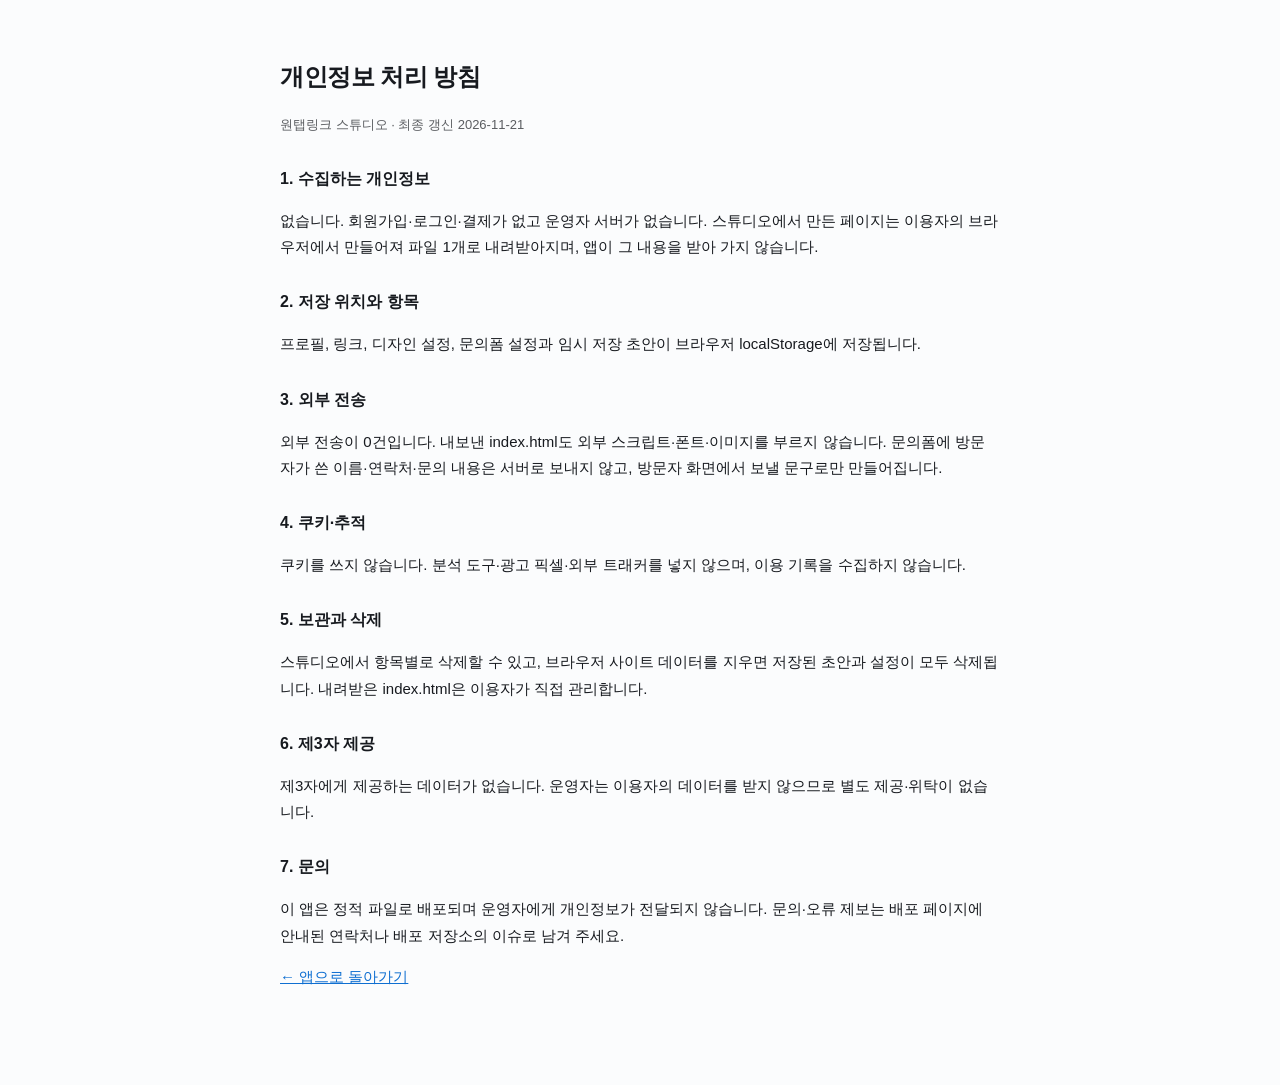
==== privacy.html @ 26da8e7d "Deploy linkhub-studio static app (production files only)" ====
<!DOCTYPE html>
<html lang="ko">
<head>
<meta charset="utf-8" />
<meta name="viewport" content="width=device-width, initial-scale=1" />
<link rel="icon" href="favicon.svg" />
<title>개인정보 처리 방침 — 원탭링크 스튜디오</title>
<meta name="description" content="원탭링크 스튜디오는 서버 없이 브라우저에서만 동작하는 정적 앱으로, 수집하는 개인정보가 없습니다." />
<style>
  :root { color-scheme: light dark; }
  body { max-width: 720px; margin: 0 auto; padding: 40px 20px 80px; font: 15px/1.75 -apple-system, BlinkMacSystemFont, 'Apple SD Gothic Neo', 'Malgun Gothic', sans-serif; color: #171a1f; background: #fbfcfd; }
  @media (prefers-color-scheme: dark) { body { color: #e9edf1; background: #0c0f13; } a { color: #7cc4ff; } }
  h1 { font-size: 24px; letter-spacing: -.02em; }
  h2 { font-size: 16px; margin-top: 28px; }
  .muted { opacity: .7; font-size: 13px; }
  a { color: #0f6fd1; }
  ul { padding-left: 20px; }
</style>
</head>
<body>
<h1>개인정보 처리 방침</h1>
<p class="muted">원탭링크 스튜디오 · 최종 갱신 2026-11-21</p>

<h2>1. 수집하는 개인정보</h2>
<p>없습니다. 회원가입·로그인·결제가 없고 운영자 서버가 없습니다. 스튜디오에서 만든 페이지는 이용자의 브라우저에서 만들어져 파일 1개로 내려받아지며, 앱이 그 내용을 받아 가지 않습니다.</p>

<h2>2. 저장 위치와 항목</h2>
<p>프로필, 링크, 디자인 설정, 문의폼 설정과 임시 저장 초안이 브라우저 localStorage에 저장됩니다.</p>

<h2>3. 외부 전송</h2>
<p>외부 전송이 0건입니다. 내보낸 index.html도 외부 스크립트·폰트·이미지를 부르지 않습니다. 문의폼에 방문자가 쓴 이름·연락처·문의 내용은 서버로 보내지 않고, 방문자 화면에서 보낼 문구로만 만들어집니다.</p>

<h2>4. 쿠키·추적</h2>
<p>쿠키를 쓰지 않습니다. 분석 도구·광고 픽셀·외부 트래커를 넣지 않으며, 이용 기록을 수집하지 않습니다.</p>

<h2>5. 보관과 삭제</h2>
<p>스튜디오에서 항목별로 삭제할 수 있고, 브라우저 사이트 데이터를 지우면 저장된 초안과 설정이 모두 삭제됩니다. 내려받은 index.html은 이용자가 직접 관리합니다.</p>

<h2>6. 제3자 제공</h2>
<p>제3자에게 제공하는 데이터가 없습니다. 운영자는 이용자의 데이터를 받지 않으므로 별도 제공·위탁이 없습니다.</p>

<h2>7. 문의</h2>
<p>이 앱은 정적 파일로 배포되며 운영자에게 개인정보가 전달되지 않습니다. 문의·오류 제보는 배포 페이지에 안내된 연락처나 배포 저장소의 이슈로 남겨 주세요.</p>

<p><a href="./">← 앱으로 돌아가기</a></p>
</body>
</html>
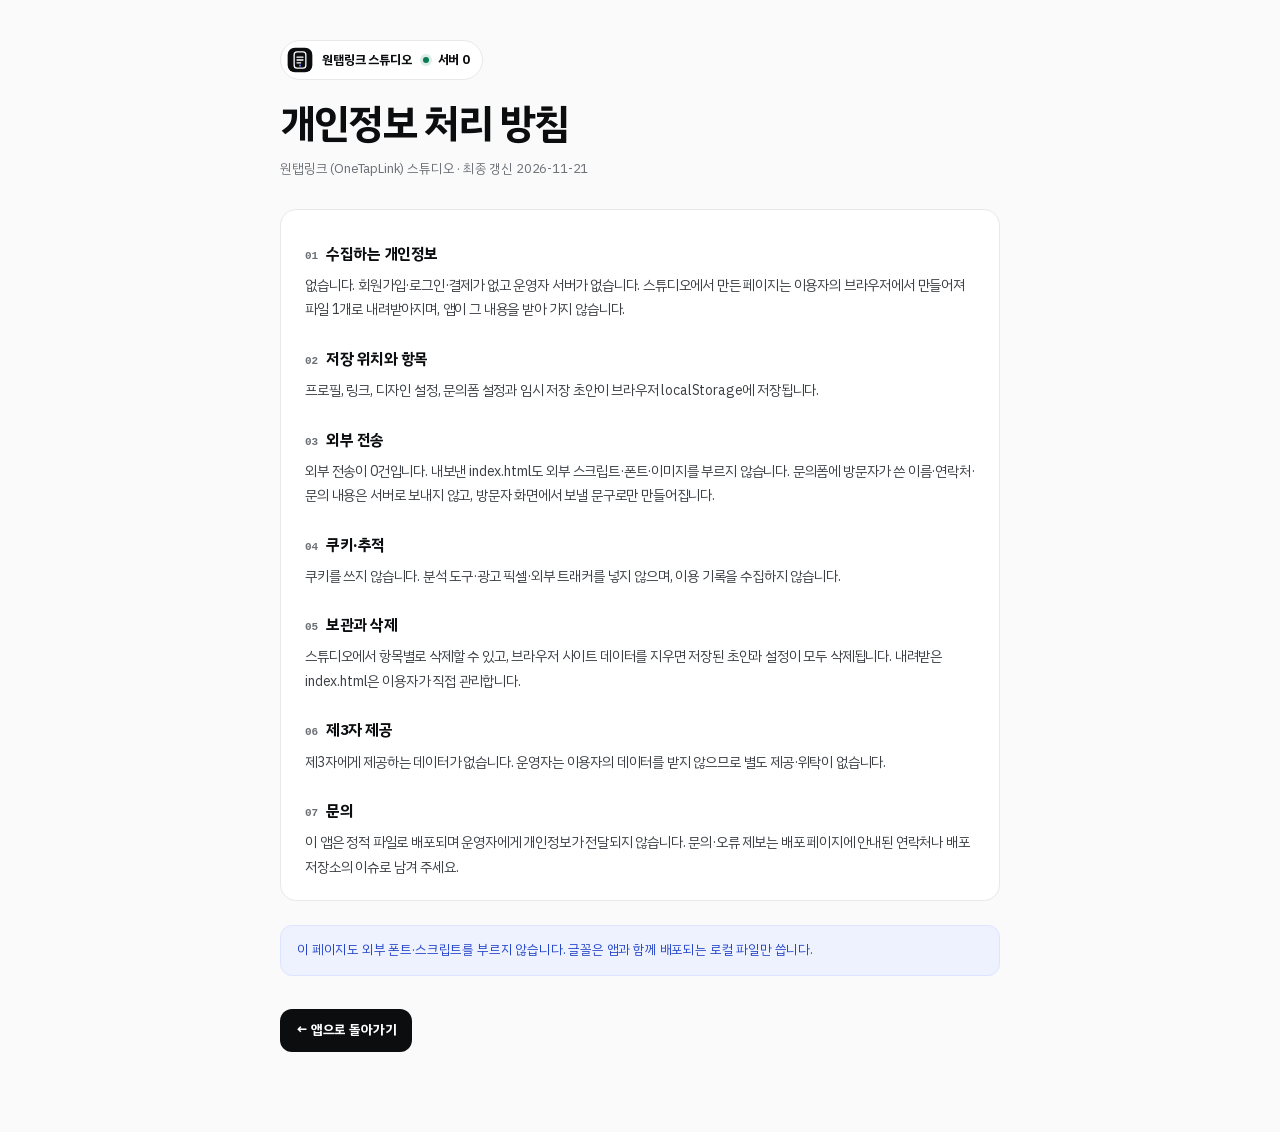
==== commit b90caae2: "Redesign studio UI to A안 Crisp Bento (white bento, cobalt single accent) - A안 토큰 전면 적용: #FAFAFA 바탕 ·" ====
--- a/privacy.html
+++ b/privacy.html
@@ -1,47 +1,91 @@
 <!DOCTYPE html>
-<html lang="ko">
+<html lang="ko" data-design="crisp-bento/v1">
 <head>
 <meta charset="utf-8" />
 <meta name="viewport" content="width=device-width, initial-scale=1" />
 <link rel="icon" href="favicon.svg" />
 <title>개인정보 처리 방침 — 원탭링크 스튜디오</title>
 <meta name="description" content="원탭링크 스튜디오는 서버 없이 브라우저에서만 동작하는 정적 앱으로, 수집하는 개인정보가 없습니다." />
+<meta name="theme-color" content="#FAFAFA" />
+<meta name="color-scheme" content="light" />
 <style>
-  :root { color-scheme: light dark; }
-  body { max-width: 720px; margin: 0 auto; padding: 40px 20px 80px; font: 15px/1.75 -apple-system, BlinkMacSystemFont, 'Apple SD Gothic Neo', 'Malgun Gothic', sans-serif; color: #171a1f; background: #fbfcfd; }
-  @media (prefers-color-scheme: dark) { body { color: #e9edf1; background: #0c0f13; } a { color: #7cc4ff; } }
-  h1 { font-size: 24px; letter-spacing: -.02em; }
-  h2 { font-size: 16px; margin-top: 28px; }
-  .muted { opacity: .7; font-size: 13px; }
-  a { color: #0f6fd1; }
-  ul { padding-left: 20px; }
+  @font-face { font-family: 'PlexKR'; src: url('assets/fonts/plexkr-Regular.woff2') format('woff2'); font-weight: 400; font-display: swap; }
+  @font-face { font-family: 'PlexKR'; src: url('assets/fonts/plexkr-SemiBold.woff2') format('woff2'); font-weight: 500 600; font-display: swap; }
+  @font-face { font-family: 'PlexKR'; src: url('assets/fonts/plexkr-Bold.woff2') format('woff2'); font-weight: 700 900; font-display: swap; }
+  :root {
+    --paper: #FAFAFA; --surface: #FFFFFF; --surface-2: #F5F6F7;
+    --ink: #0C0D0F; --sub: #3C4045; --muted: #6B7076;
+    --line: #E7E8EA; --accent: #2F5BFF; --accent-text: #2445C9; --accent-soft: #EEF2FF; --accent-line: #DDE4FF;
+    --font: 'PlexKR', -apple-system, BlinkMacSystemFont, 'Apple SD Gothic Neo', 'Malgun Gothic', sans-serif;
+    color-scheme: light;
+  }
+  * { box-sizing: border-box; }
+  body {
+    margin: 0; padding: 40px 20px 80px;
+    background: var(--paper); color: var(--ink);
+    font-family: var(--font); font-size: 15px; line-height: 1.75; letter-spacing: -0.011em;
+    -webkit-font-smoothing: antialiased;
+  }
+  main { max-width: 720px; margin: 0 auto; }
+  .brand { display: inline-flex; align-items: center; gap: 9px; padding: 6px 12px 6px 6px; margin-bottom: 22px;
+    background: var(--surface); border: 1px solid var(--line); border-radius: 999px; font-size: 12.5px; font-weight: 700; text-decoration: none; color: var(--ink); }
+  .brand svg { display: block; border-radius: 8px; }
+  .brand i { width: 6px; height: 6px; border-radius: 50%; background: #0B7A55; box-shadow: 0 0 0 3px rgba(11,122,85,.14); margin-left: 2px; }
+  h1 { margin: 0; font-size: clamp(30px, 4vw, 40px); line-height: 1.1; letter-spacing: -0.045em; font-weight: 800; }
+  .meta { margin: 12px 0 0; color: var(--muted); font-size: 13px; }
+  .card { margin-top: 28px; background: var(--surface); border: 1px solid var(--line); border-radius: 16px; padding: 8px 24px 20px; }
+  h2 { margin: 22px 0 0; font-size: 15.5px; letter-spacing: -0.03em; font-weight: 800; }
+  h2 span { font-family: ui-monospace, SFMono-Regular, Menlo, monospace; font-size: 11px; font-weight: 600; color: var(--muted); margin-right: 8px; letter-spacing: 0; }
+  p { margin: 7px 0 0; color: var(--sub); font-size: 14px; }
+  .note { margin-top: 24px; padding: 14px 16px; border-radius: 12px; background: var(--accent-soft); border: 1px solid var(--accent-line); color: var(--accent-text); font-size: 13px; line-height: 1.6; }
+  .back { display: inline-flex; align-items: center; gap: 6px; margin-top: 26px; padding: 10px 16px; border-radius: 12px;
+    background: var(--ink); color: #fff; font-size: 13px; font-weight: 700; text-decoration: none; }
+  a { color: var(--accent-text); }
+  :focus-visible { outline: 2px solid var(--accent); outline-offset: 2px; }
+  @media (max-width: 520px) { body { padding: 26px 14px 64px; } .card { padding: 4px 16px 16px; } }
 </style>
 </head>
 <body>
-<h1>개인정보 처리 방침</h1>
-<p class="muted">원탭링크 스튜디오 · 최종 갱신 2026-11-21</p>
+<main>
+  <a class="brand" href="./">
+    <svg viewBox="0 0 40 40" width="26" height="26" aria-hidden="true">
+      <rect x="1" y="1" width="38" height="38" rx="11" fill="#0C0D0F"/>
+      <rect x="11" y="7.5" width="18" height="25" rx="4.4" fill="none" stroke="#FFFFFF" stroke-width="2"/>
+      <path d="M15.4 15.6h9.2M15.4 20h9.2M15.4 24.4h5.6" stroke="#FFFFFF" stroke-width="2" stroke-linecap="round"/>
+      <circle cx="20" cy="28.6" r="1.6" fill="#5C7DFF"/>
+    </svg>
+    원탭링크 스튜디오 <i aria-hidden="true"></i> 서버 0
+  </a>
 
-<h2>1. 수집하는 개인정보</h2>
-<p>없습니다. 회원가입·로그인·결제가 없고 운영자 서버가 없습니다. 스튜디오에서 만든 페이지는 이용자의 브라우저에서 만들어져 파일 1개로 내려받아지며, 앱이 그 내용을 받아 가지 않습니다.</p>
+  <h1>개인정보 처리 방침</h1>
+  <p class="meta">원탭링크 (OneTapLink) 스튜디오 · 최종 갱신 2026-11-21</p>
 
-<h2>2. 저장 위치와 항목</h2>
-<p>프로필, 링크, 디자인 설정, 문의폼 설정과 임시 저장 초안이 브라우저 localStorage에 저장됩니다.</p>
+  <div class="card">
+    <h2><span>01</span>수집하는 개인정보</h2>
+    <p>없습니다. 회원가입·로그인·결제가 없고 운영자 서버가 없습니다. 스튜디오에서 만든 페이지는 이용자의 브라우저에서 만들어져 파일 1개로 내려받아지며, 앱이 그 내용을 받아 가지 않습니다.</p>
 
-<h2>3. 외부 전송</h2>
-<p>외부 전송이 0건입니다. 내보낸 index.html도 외부 스크립트·폰트·이미지를 부르지 않습니다. 문의폼에 방문자가 쓴 이름·연락처·문의 내용은 서버로 보내지 않고, 방문자 화면에서 보낼 문구로만 만들어집니다.</p>
+    <h2><span>02</span>저장 위치와 항목</h2>
+    <p>프로필, 링크, 디자인 설정, 문의폼 설정과 임시 저장 초안이 브라우저 localStorage에 저장됩니다.</p>
 
-<h2>4. 쿠키·추적</h2>
-<p>쿠키를 쓰지 않습니다. 분석 도구·광고 픽셀·외부 트래커를 넣지 않으며, 이용 기록을 수집하지 않습니다.</p>
+    <h2><span>03</span>외부 전송</h2>
+    <p>외부 전송이 0건입니다. 내보낸 index.html도 외부 스크립트·폰트·이미지를 부르지 않습니다. 문의폼에 방문자가 쓴 이름·연락처·문의 내용은 서버로 보내지 않고, 방문자 화면에서 보낼 문구로만 만들어집니다.</p>
 
-<h2>5. 보관과 삭제</h2>
-<p>스튜디오에서 항목별로 삭제할 수 있고, 브라우저 사이트 데이터를 지우면 저장된 초안과 설정이 모두 삭제됩니다. 내려받은 index.html은 이용자가 직접 관리합니다.</p>
+    <h2><span>04</span>쿠키·추적</h2>
+    <p>쿠키를 쓰지 않습니다. 분석 도구·광고 픽셀·외부 트래커를 넣지 않으며, 이용 기록을 수집하지 않습니다.</p>
 
-<h2>6. 제3자 제공</h2>
-<p>제3자에게 제공하는 데이터가 없습니다. 운영자는 이용자의 데이터를 받지 않으므로 별도 제공·위탁이 없습니다.</p>
+    <h2><span>05</span>보관과 삭제</h2>
+    <p>스튜디오에서 항목별로 삭제할 수 있고, 브라우저 사이트 데이터를 지우면 저장된 초안과 설정이 모두 삭제됩니다. 내려받은 index.html은 이용자가 직접 관리합니다.</p>
 
-<h2>7. 문의</h2>
-<p>이 앱은 정적 파일로 배포되며 운영자에게 개인정보가 전달되지 않습니다. 문의·오류 제보는 배포 페이지에 안내된 연락처나 배포 저장소의 이슈로 남겨 주세요.</p>
+    <h2><span>06</span>제3자 제공</h2>
+    <p>제3자에게 제공하는 데이터가 없습니다. 운영자는 이용자의 데이터를 받지 않으므로 별도 제공·위탁이 없습니다.</p>
 
-<p><a href="./">← 앱으로 돌아가기</a></p>
+    <h2><span>07</span>문의</h2>
+    <p>이 앱은 정적 파일로 배포되며 운영자에게 개인정보가 전달되지 않습니다. 문의·오류 제보는 배포 페이지에 안내된 연락처나 배포 저장소의 이슈로 남겨 주세요.</p>
+  </div>
+
+  <p class="note">이 페이지도 외부 폰트·스크립트를 부르지 않습니다. 글꼴은 앱과 함께 배포되는 로컬 파일만 씁니다.</p>
+
+  <p><a class="back" href="./">← 앱으로 돌아가기</a></p>
+</main>
 </body>
 </html>
